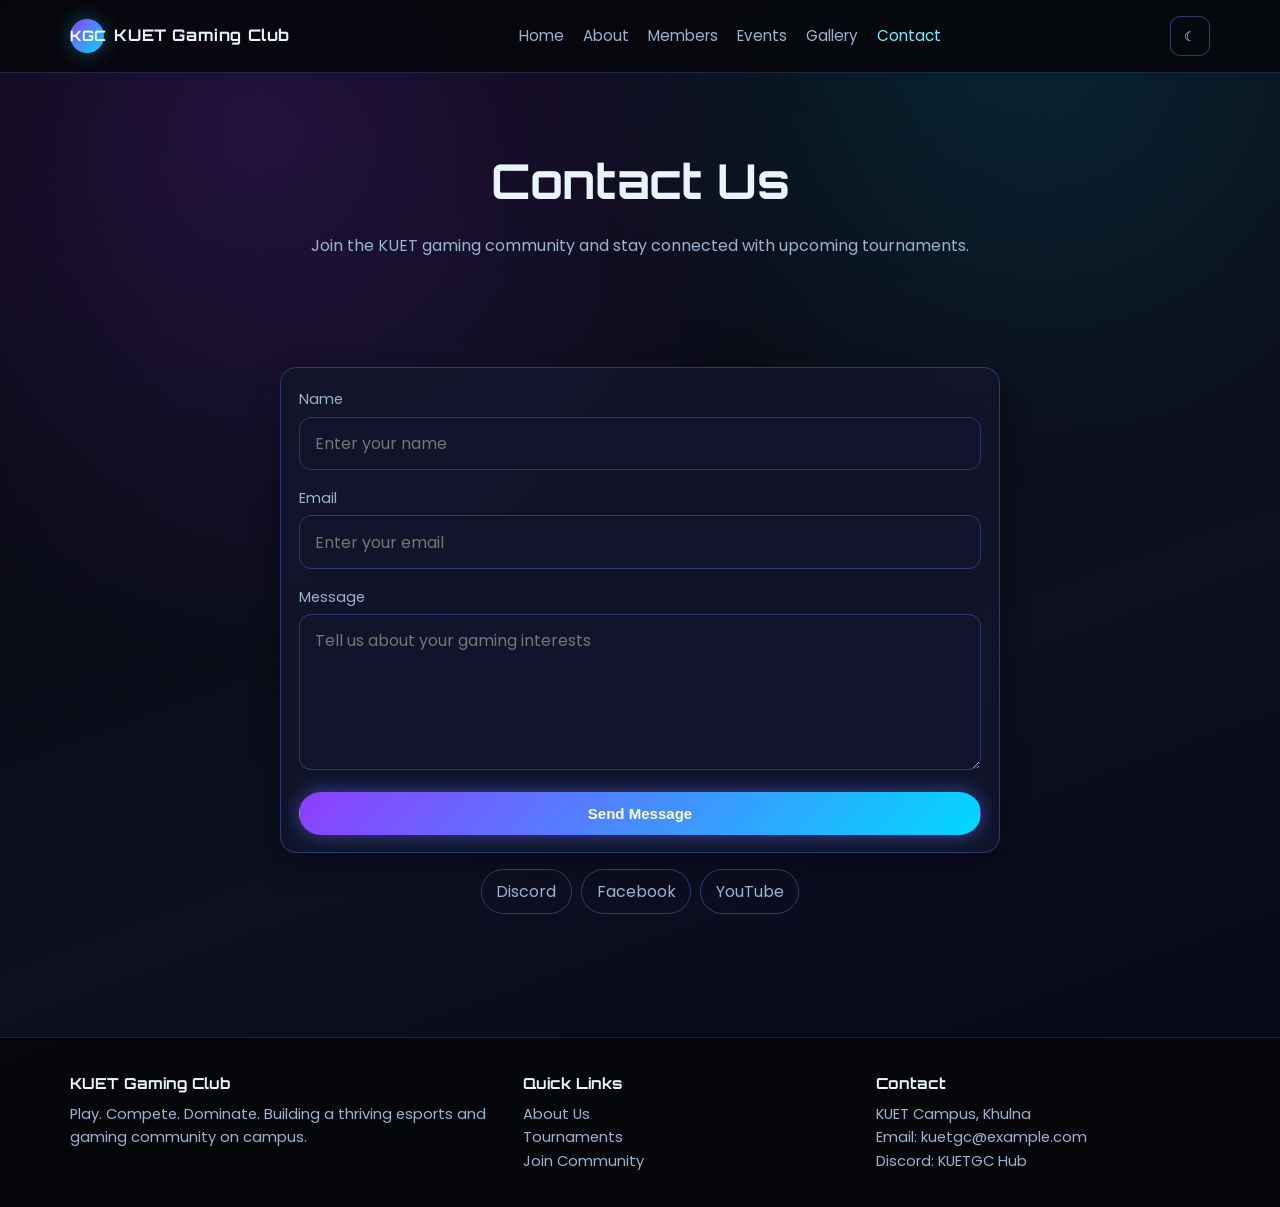
==== contact.html @ bb63f586 "gaming website created" ====
<!DOCTYPE html>
<html lang="en">
  <head>
    <meta charset="UTF-8" />
    <meta name="viewport" content="width=device-width, initial-scale=1.0" />
    <title>KUET Gaming Club | Contact</title>
    <link rel="stylesheet" href="css/style.css" />
  </head>
  <body data-theme="dark" data-page="contact">
    <div id="site-header"></div>

    <main>
      <section class="page-hero container">
        <h1 class="reveal">Contact Us</h1>
        <p class="reveal">Join the KUET gaming community and stay connected with upcoming tournaments.</p>
      </section>

      <section class="section">
        <div class="container">
          <form id="contact-form" class="form card reveal" novalidate>
            <div>
              <label for="name">Name</label>
              <input class="input" id="name" name="name" type="text" placeholder="Enter your name" />
              <small class="error"></small>
            </div>
            <div>
              <label for="email">Email</label>
              <input class="input" id="email" name="email" type="email" placeholder="Enter your email" />
              <small class="error"></small>
            </div>
            <div>
              <label for="message">Message</label>
              <textarea class="input" id="message" name="message" rows="5" placeholder="Tell us about your gaming interests"></textarea>
              <small class="error"></small>
            </div>
            <button class="btn btn-primary neon" type="submit">Send Message</button>
            <p id="form-success" class="form-success">Thanks for reaching out. We will contact you soon.</p>
          </form>

          <div class="socials reveal">
            <a class="social-link" href="#" aria-label="Discord">Discord</a>
            <a class="social-link" href="#" aria-label="Facebook">Facebook</a>
            <a class="social-link" href="#" aria-label="YouTube">YouTube</a>
          </div>
        </div>
      </section>
    </main>

    <div id="site-footer"></div>

    <script src="js/components.js"></script>
    <script src="js/main.js"></script>
    <script src="js/contact.js"></script>
  </body>
</html>
---- css/style.css ----
@import url('https://fonts.googleapis.com/css2?family=Orbitron:wght@500;700;800&family=Poppins:wght@300;400;500;600;700&display=swap');

:root {
  --bg: #050508;
  --bg-soft: #0d1020;
  --surface: #12152b;
  --surface-alt: #1a1f3f;
  --text: #eaf4ff;
  --text-muted: #9bb2cf;
  --primary: #8f3dff;
  --primary-soft: #b987ff;
  --accent: #00d9ff;
  --accent-soft: #76edff;
  --danger: #ff5d7e;
  --border: #2d3b72;
  --glow: 0 0 20px rgba(0, 217, 255, 0.35);
  --radius: 16px;
  --shadow: 0 12px 28px rgba(0, 0, 0, 0.35);
}

body[data-theme='light'] {
  --bg: #edf3ff;
  --bg-soft: #dfe8ff;
  --surface: #ffffff;
  --surface-alt: #edf2ff;
  --text: #111831;
  --text-muted: #496082;
  --primary: #5f29d8;
  --primary-soft: #7e4de5;
  --accent: #0078cc;
  --accent-soft: #2d9de8;
  --border: #c8d6ff;
  --shadow: 0 10px 25px rgba(20, 48, 104, 0.12);
}

* {
  box-sizing: border-box;
  margin: 0;
  padding: 0;
}

html {
  scroll-behavior: smooth;
}

body {
  font-family: 'Poppins', sans-serif;
  background:
    radial-gradient(circle at 20% 10%, rgba(143, 61, 255, 0.2), transparent 36%),
    radial-gradient(circle at 80% 0%, rgba(0, 217, 255, 0.14), transparent 30%),
    linear-gradient(160deg, var(--bg), var(--bg-soft) 60%, #040617 100%);
  color: var(--text);
  min-height: 100vh;
  line-height: 1.6;
}

a {
  color: inherit;
  text-decoration: none;
}

img {
  width: 100%;
  display: block;
}

.container {
  width: min(1140px, 92%);
  margin: 0 auto;
}

.section {
  padding: 4.5rem 0;
}

.section-title {
  font-family: 'Orbitron', sans-serif;
  font-size: clamp(1.5rem, 2.8vw, 2.3rem);
  letter-spacing: 1px;
  margin-bottom: 1rem;
}

.section-copy {
  color: var(--text-muted);
  max-width: 700px;
}

.site-header {
  position: sticky;
  top: 0;
  z-index: 120;
  backdrop-filter: blur(10px);
  background: color-mix(in srgb, var(--bg) 82%, transparent);
  border-bottom: 1px solid color-mix(in srgb, var(--border) 60%, transparent);
}

.nav {
  display: flex;
  align-items: center;
  justify-content: space-between;
  min-height: 72px;
  gap: 1rem;
}

.brand {
  display: flex;
  align-items: center;
  gap: 0.65rem;
  font-family: 'Orbitron', sans-serif;
  font-weight: 700;
  letter-spacing: 0.6px;
}

.brand-logo {
  width: 34px;
  height: 34px;
  border-radius: 50%;
  display: grid;
  place-items: center;
  color: #fff;
  background: linear-gradient(135deg, var(--primary), var(--accent));
  box-shadow: var(--glow);
  font-size: 0.9rem;
}

.nav-links {
  display: flex;
  list-style: none;
  align-items: center;
  gap: 1.2rem;
}

.nav-link {
  color: var(--text-muted);
  font-size: 0.95rem;
  transition: color 0.25s ease;
}

.nav-link:hover,
.nav-link.active {
  color: var(--accent-soft);
}

.nav-controls {
  display: flex;
  align-items: center;
  gap: 0.7rem;
}

.theme-btn,
.menu-btn {
  border: 1px solid var(--border);
  background: transparent;
  color: var(--text);
  border-radius: 10px;
  width: 40px;
  height: 40px;
  display: grid;
  place-items: center;
  cursor: pointer;
  transition: transform 0.25s ease, border-color 0.25s ease;
}

.theme-btn:hover,
.menu-btn:hover {
  transform: translateY(-1px);
  border-color: var(--accent);
}

.menu-btn {
  display: none;
}

.btn {
  display: inline-flex;
  align-items: center;
  justify-content: center;
  gap: 0.45rem;
  border-radius: 999px;
  padding: 0.72rem 1.3rem;
  border: 1px solid var(--border);
  font-size: 0.94rem;
  font-weight: 600;
  cursor: pointer;
  transition: transform 0.3s ease, box-shadow 0.3s ease, background 0.3s ease;
}

.btn:hover {
  transform: translateY(-2px);
}

.btn-primary {
  background: linear-gradient(135deg, var(--primary), var(--accent));
  color: white;
  box-shadow: var(--glow);
  border-color: transparent;
}

.btn-secondary {
  background: color-mix(in srgb, var(--surface) 85%, transparent);
  color: var(--text);
}

.neon {
  box-shadow: 0 0 16px rgba(143, 61, 255, 0.4), 0 0 26px rgba(0, 217, 255, 0.18);
}

.hero {
  padding: 5.8rem 0 3rem;
}

.hero-grid {
  display: grid;
  grid-template-columns: 1.06fr 0.94fr;
  align-items: center;
  gap: 2rem;
}

.eyebrow {
  color: var(--accent-soft);
  text-transform: uppercase;
  letter-spacing: 1.2px;
  font-size: 0.82rem;
  margin-bottom: 0.5rem;
}

.hero h1 {
  font-family: 'Orbitron', sans-serif;
  font-size: clamp(2rem, 4.8vw, 3.6rem);
  line-height: 1.1;
  margin-bottom: 1rem;
}

.hero p {
  color: var(--text-muted);
  max-width: 60ch;
  margin-bottom: 1.35rem;
}

.hero-cta {
  display: flex;
  flex-wrap: wrap;
  gap: 0.85rem;
}

.slider {
  position: relative;
  border-radius: var(--radius);
  overflow: hidden;
  min-height: 320px;
  box-shadow: var(--shadow);
  border: 1px solid var(--border);
}

.slide {
  position: absolute;
  inset: 0;
  opacity: 0;
  transition: opacity 0.7s ease;
  background-size: cover;
  background-position: center;
}

.slide::after {
  content: '';
  position: absolute;
  inset: 0;
  background: linear-gradient(180deg, rgba(6, 10, 26, 0.1), rgba(6, 10, 26, 0.75));
}

.slide.active {
  opacity: 1;
}

.slide-content {
  position: absolute;
  z-index: 2;
  left: 1.2rem;
  right: 1.2rem;
  bottom: 1.2rem;
}

.slide-content h3 {
  font-family: 'Orbitron', sans-serif;
  margin-bottom: 0.2rem;
}

.slide-content p {
  font-size: 0.9rem;
  color: #d8edff;
}

.slider-controls {
  position: absolute;
  top: 1rem;
  right: 1rem;
  display: flex;
  gap: 0.45rem;
  z-index: 3;
}

.slider-controls button {
  width: 34px;
  height: 34px;
  border-radius: 50%;
  border: 1px solid rgba(255, 255, 255, 0.5);
  color: white;
  background: rgba(0, 0, 0, 0.35);
  cursor: pointer;
}

.cards {
  display: grid;
  gap: 1rem;
  grid-template-columns: repeat(3, minmax(0, 1fr));
}

.card {
  background: color-mix(in srgb, var(--surface) 92%, transparent);
  border: 1px solid var(--border);
  border-radius: var(--radius);
  padding: 1.1rem;
  box-shadow: var(--shadow);
  transition: transform 0.25s ease, border-color 0.25s ease;
}

.card:hover {
  transform: translateY(-5px);
  border-color: var(--accent);
}

.game-icon {
  width: 60px;
  margin-bottom: 0.85rem;
}

.card h3 {
  margin-bottom: 0.35rem;
  font-family: 'Orbitron', sans-serif;
  font-size: 1.05rem;
}

.card p {
  color: var(--text-muted);
  font-size: 0.93rem;
}

.stats {
  display: grid;
  gap: 1rem;
  margin-top: 2rem;
  grid-template-columns: repeat(3, minmax(0, 1fr));
}

.stat {
  border-radius: var(--radius);
  border: 1px solid var(--border);
  background: color-mix(in srgb, var(--surface-alt) 92%, transparent);
  padding: 1rem;
  text-align: center;
}

.stat-value {
  font-family: 'Orbitron', sans-serif;
  font-size: clamp(1.6rem, 3vw, 2.5rem);
  color: var(--accent-soft);
}

.stat-label {
  font-size: 0.9rem;
  color: var(--text-muted);
}

.page-hero {
  padding: 4.4rem 0 2.3rem;
  text-align: center;
}

.page-hero h1 {
  font-size: clamp(1.9rem, 4vw, 3rem);
  font-family: 'Orbitron', sans-serif;
}

.page-hero p {
  max-width: 720px;
  margin: 0.8rem auto 0;
  color: var(--text-muted);
}

.member-card {
  overflow: hidden;
}

.member-media {
  border-radius: 12px;
  overflow: hidden;
  margin-bottom: 0.8rem;
}

.member-role {
  color: var(--accent-soft);
  font-size: 0.88rem;
}

.filter-bar {
  display: flex;
  flex-wrap: wrap;
  gap: 0.6rem;
  margin-bottom: 1rem;
}

.filter-btn {
  border-radius: 999px;
  border: 1px solid var(--border);
  background: transparent;
  color: var(--text);
  padding: 0.45rem 0.95rem;
  cursor: pointer;
}

.filter-btn.active,
.filter-btn:hover {
  border-color: var(--accent);
  box-shadow: var(--glow);
}

.event-card h4 {
  font-family: 'Orbitron', sans-serif;
}

.event-meta {
  color: var(--accent-soft);
  font-size: 0.88rem;
  margin: 0.35rem 0;
}

.gallery-grid {
  display: grid;
  grid-template-columns: repeat(4, minmax(0, 1fr));
  gap: 0.85rem;
}

.gallery-item {
  overflow: hidden;
  border-radius: 12px;
  border: 1px solid var(--border);
}

.gallery-item img {
  aspect-ratio: 4 / 3;
  object-fit: cover;
  transition: transform 0.45s ease;
}

.gallery-item:hover img {
  transform: scale(1.09);
}

.form {
  max-width: 720px;
  margin: 0 auto;
  display: grid;
  gap: 0.9rem;
}

.form label {
  display: inline-block;
  margin-bottom: 0.35rem;
  font-size: 0.9rem;
  color: var(--text-muted);
}

.input {
  width: 100%;
  border-radius: 12px;
  border: 1px solid var(--border);
  background: color-mix(in srgb, var(--surface) 94%, transparent);
  color: var(--text);
  padding: 0.82rem 0.95rem;
  font: inherit;
}

.input:focus {
  outline: 2px solid color-mix(in srgb, var(--accent) 55%, transparent);
  border-color: var(--accent);
}

.error {
  color: var(--danger);
  font-size: 0.84rem;
  display: none;
}

.form-success {
  display: none;
  border: 1px solid color-mix(in srgb, var(--accent) 60%, transparent);
  background: color-mix(in srgb, var(--accent) 15%, transparent);
  padding: 0.7rem 0.95rem;
  border-radius: 10px;
}

.socials {
  display: flex;
  gap: 0.6rem;
  justify-content: center;
  margin-top: 1rem;
}

.social-link {
  border: 1px solid var(--border);
  padding: 0.55rem 0.9rem;
  border-radius: 999px;
  color: var(--text-muted);
  transition: border-color 0.25s ease, color 0.25s ease;
}

.social-link:hover {
  color: var(--accent-soft);
  border-color: var(--accent);
}

.footer {
  margin-top: 3.2rem;
  border-top: 1px solid color-mix(in srgb, var(--border) 55%, transparent);
  background: color-mix(in srgb, var(--bg) 86%, transparent);
}

.footer-grid {
  padding: 2.1rem 0;
  display: grid;
  gap: 1.2rem;
  grid-template-columns: 1.3fr 1fr 1fr;
}

.footer p,
.footer a {
  color: var(--text-muted);
  font-size: 0.92rem;
}

.footer h4 {
  margin-bottom: 0.4rem;
  font-family: 'Orbitron', sans-serif;
  font-size: 0.95rem;
}

.reveal {
  opacity: 0;
  transform: translateY(18px);
}

.reveal.visible {
  opacity: 1;
  transform: none;
  transition: opacity 0.5s ease, transform 0.5s ease;
}

@keyframes fadeUp {
  from {
    opacity: 0;
    transform: translateY(16px);
  }
  to {
    opacity: 1;
    transform: translateY(0);
  }
}

@media (max-width: 960px) {
  .hero-grid,
  .cards,
  .stats,
  .gallery-grid,
  .footer-grid {
    grid-template-columns: repeat(2, minmax(0, 1fr));
  }

  .hero-grid {
    align-items: stretch;
  }
}

@media (max-width: 760px) {
  .menu-btn {
    display: grid;
  }

  .nav-links {
    position: absolute;
    top: 72px;
    left: 0;
    right: 0;
    flex-direction: column;
    align-items: flex-start;
    gap: 0;
    background: color-mix(in srgb, var(--bg-soft) 94%, transparent);
    border-bottom: 1px solid var(--border);
    transform: translateY(-120%);
    transition: transform 0.35s ease;
    padding: 0.5rem 4%;
  }

  .nav-links.open {
    transform: translateY(0);
  }

  .nav-links li {
    width: 100%;
  }

  .nav-link {
    display: block;
    padding: 0.8rem 0;
  }

  .hero-grid,
  .cards,
  .stats,
  .gallery-grid,
  .footer-grid {
    grid-template-columns: 1fr;
  }

  .section {
    padding: 3.7rem 0;
  }

  .slider {
    min-height: 280px;
  }
}
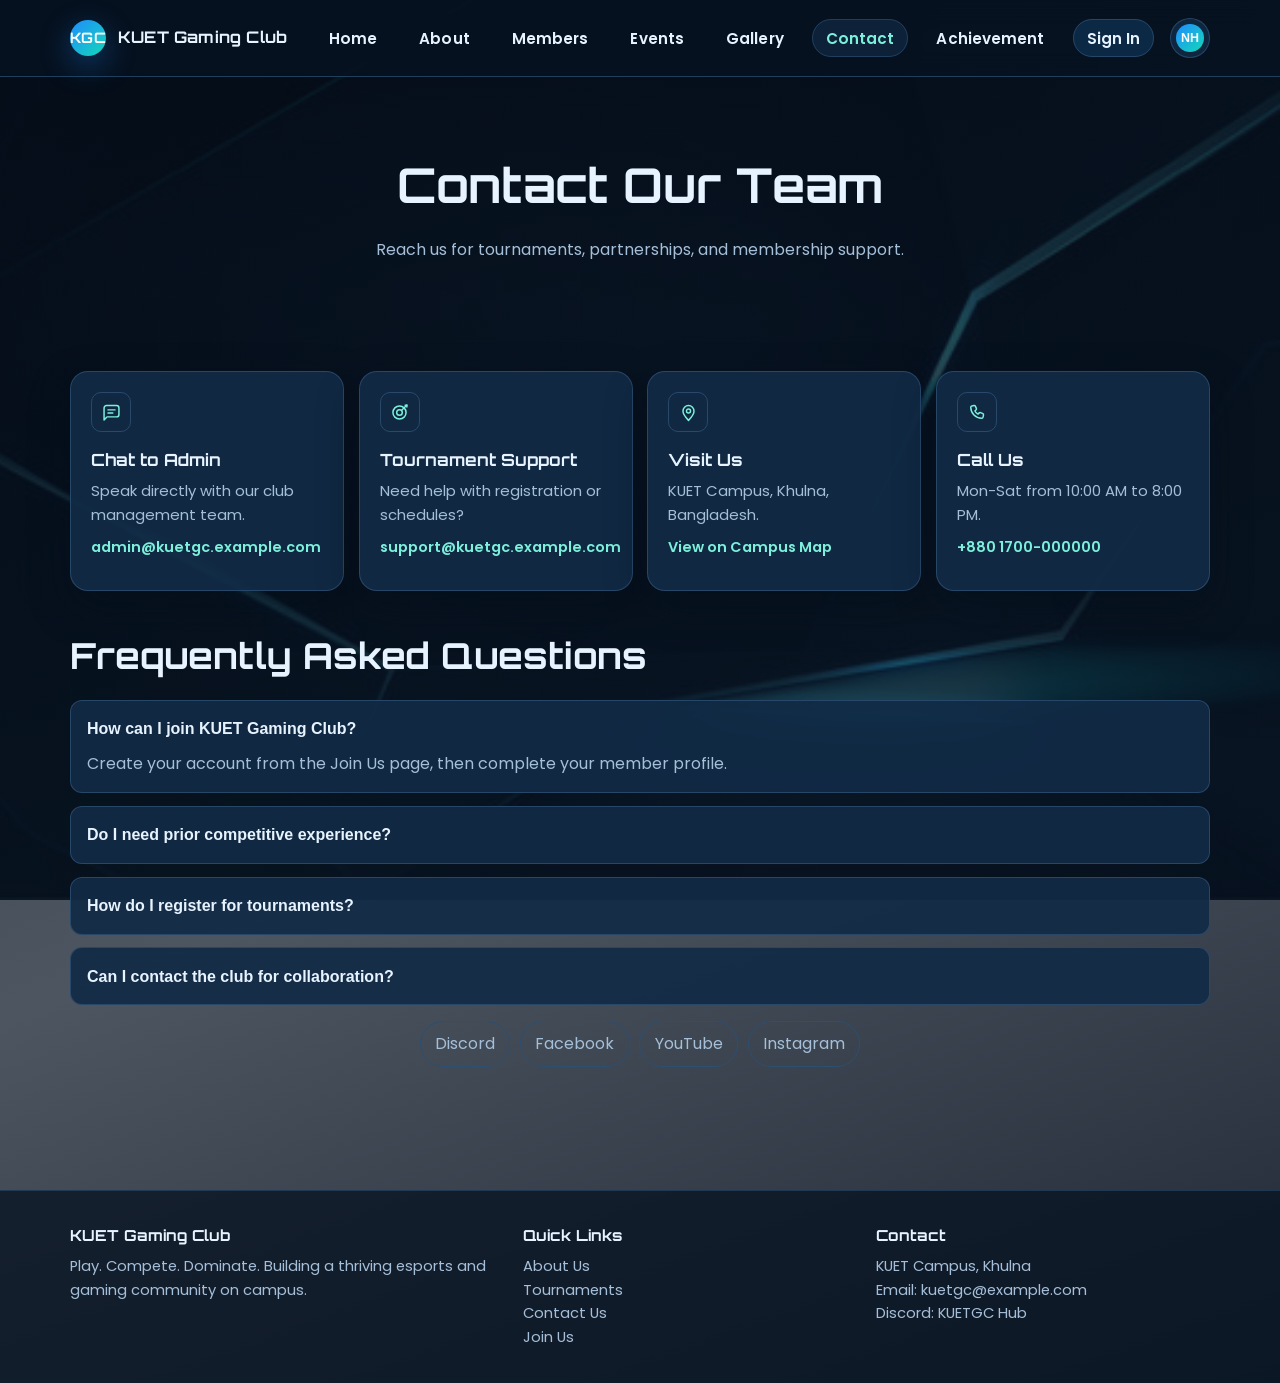
==== commit 22962403: "join us upgraded" ====
--- a/contact.html
+++ b/contact.html
@@ -11,36 +11,88 @@
 
     <main>
       <section class="page-hero container">
-        <h1 class="reveal">Contact Us</h1>
-        <p class="reveal">Join the KUET gaming community and stay connected with upcoming tournaments.</p>
+        <h1 class="reveal">Contact Our Team</h1>
+        <p class="reveal">Reach us for tournaments, partnerships, and membership support.</p>
       </section>
 
       <section class="section">
         <div class="container">
-          <form id="contact-form" class="form card reveal" novalidate>
-            <div>
-              <label for="name">Name</label>
-              <input class="input" id="name" name="name" type="text" placeholder="Enter your name" />
-              <small class="error"></small>
+          <div class="contact-grid">
+            <article class="card contact-card reveal">
+              <div class="contact-icon" aria-hidden="true">
+                <svg viewBox="0 0 24 24" fill="none" xmlns="http://www.w3.org/2000/svg">
+                  <path d="M6.2 17.8L3.5 20.5V6.8C3.5 5.25 4.75 4 6.3 4H17.7C19.25 4 20.5 5.25 20.5 6.8V14.2C20.5 15.75 19.25 17 17.7 17H7.4C6.96 17 6.53 17.18 6.2 17.5" stroke="currentColor" stroke-width="1.7" stroke-linecap="round" stroke-linejoin="round"/>
+                  <path d="M8 9H16" stroke="currentColor" stroke-width="1.7" stroke-linecap="round"/>
+                  <path d="M8 12.5H13.5" stroke="currentColor" stroke-width="1.7" stroke-linecap="round"/>
+                </svg>
+              </div>
+              <h3>Chat to Admin</h3>
+              <p>Speak directly with our club management team.</p>
+              <a href="mailto:admin@kuetgc.example.com">admin@kuetgc.example.com</a>
+            </article>
+            <article class="card contact-card reveal">
+              <div class="contact-icon" aria-hidden="true">
+                <svg viewBox="0 0 24 24" fill="none" xmlns="http://www.w3.org/2000/svg">
+                  <circle cx="12" cy="12" r="7.5" stroke="currentColor" stroke-width="1.7"/>
+                  <circle cx="12" cy="12" r="3.2" stroke="currentColor" stroke-width="1.7"/>
+                  <path d="M14.5 9.5L20.5 3.5" stroke="currentColor" stroke-width="1.7" stroke-linecap="round"/>
+                  <path d="M18.4 3.6H20.4V5.6" stroke="currentColor" stroke-width="1.7" stroke-linecap="round" stroke-linejoin="round"/>
+                </svg>
+              </div>
+              <h3>Tournament Support</h3>
+              <p>Need help with registration or schedules?</p>
+              <a href="mailto:support@kuetgc.example.com">support@kuetgc.example.com</a>
+            </article>
+            <article class="card contact-card reveal">
+              <div class="contact-icon" aria-hidden="true">
+                <svg viewBox="0 0 24 24" fill="none" xmlns="http://www.w3.org/2000/svg">
+                  <path d="M12 21C15.8 16.9 18.3 13.9 18.3 10.5C18.3 6.9 15.6 4 12 4C8.4 4 5.7 6.9 5.7 10.5C5.7 13.9 8.2 16.9 12 21Z" stroke="currentColor" stroke-width="1.7" stroke-linejoin="round"/>
+                  <circle cx="12" cy="10.3" r="2.3" stroke="currentColor" stroke-width="1.7"/>
+                </svg>
+              </div>
+              <h3>Visit Us</h3>
+              <p>KUET Campus, Khulna, Bangladesh.</p>
+              <a href="#">View on Campus Map</a>
+            </article>
+            <article class="card contact-card reveal">
+              <div class="contact-icon" aria-hidden="true">
+                <svg viewBox="0 0 24 24" fill="none" xmlns="http://www.w3.org/2000/svg">
+                  <path d="M6.7 4.5L9.2 4C9.8 3.88 10.4 4.18 10.66 4.74L11.85 7.35C12.08 7.86 11.98 8.46 11.58 8.87L10.16 10.31C11 11.93 12.08 13 13.7 13.84L15.13 12.42C15.54 12.01 16.14 11.91 16.65 12.14L19.26 13.33C19.82 13.59 20.12 14.2 20 14.8L19.5 17.3C19.35 18.05 18.69 18.6 17.93 18.58C10.88 18.41 5.59 13.12 5.42 6.07C5.4 5.31 5.95 4.65 6.7 4.5Z" stroke="currentColor" stroke-width="1.7" stroke-linecap="round" stroke-linejoin="round"/>
+                </svg>
+              </div>
+              <h3>Call Us</h3>
+              <p>Mon-Sat from 10:00 AM to 8:00 PM.</p>
+              <a href="tel:+8801700000000">+880 1700-000000</a>
+            </article>
+          </div>
+
+          <section class="faq-block reveal" aria-labelledby="faq-title">
+            <h2 id="faq-title" class="section-title">Frequently Asked Questions</h2>
+            <div class="faq-list">
+              <details class="faq-item" open>
+                <summary>How can I join KUET Gaming Club?</summary>
+                <p>Create your account from the Join Us page, then complete your member profile.</p>
+              </details>
+              <details class="faq-item">
+                <summary>Do I need prior competitive experience?</summary>
+                <p>No. We support beginners, intermediate players, and competitive teams.</p>
+              </details>
+              <details class="faq-item">
+                <summary>How do I register for tournaments?</summary>
+                <p>Go to Events, pick a tournament, and follow the registration instructions.</p>
+              </details>
+              <details class="faq-item">
+                <summary>Can I contact the club for collaboration?</summary>
+                <p>Yes, send collaboration requests to admin@kuetgc.example.com with details.</p>
+              </details>
             </div>
-            <div>
-              <label for="email">Email</label>
-              <input class="input" id="email" name="email" type="email" placeholder="Enter your email" />
-              <small class="error"></small>
-            </div>
-            <div>
-              <label for="message">Message</label>
-              <textarea class="input" id="message" name="message" rows="5" placeholder="Tell us about your gaming interests"></textarea>
-              <small class="error"></small>
-            </div>
-            <button class="btn btn-primary neon" type="submit">Send Message</button>
-            <p id="form-success" class="form-success">Thanks for reaching out. We will contact you soon.</p>
-          </form>
+          </section>
 
           <div class="socials reveal">
             <a class="social-link" href="#" aria-label="Discord">Discord</a>
             <a class="social-link" href="#" aria-label="Facebook">Facebook</a>
             <a class="social-link" href="#" aria-label="YouTube">YouTube</a>
+            <a class="social-link" href="#" aria-label="Instagram">Instagram</a>
           </div>
         </div>
       </section>
@@ -50,6 +102,5 @@
 
     <script src="js/components.js"></script>
     <script src="js/main.js"></script>
-    <script src="js/contact.js"></script>
   </body>
 </html>
--- a/css/style.css
+++ b/css/style.css
@@ -1,36 +1,21 @@
 @import url('https://fonts.googleapis.com/css2?family=Orbitron:wght@500;700;800&family=Poppins:wght@300;400;500;600;700&display=swap');
 
 :root {
-  --bg: #050508;
-  --bg-soft: #0d1020;
-  --surface: #12152b;
-  --surface-alt: #1a1f3f;
-  --text: #eaf4ff;
-  --text-muted: #9bb2cf;
-  --primary: #8f3dff;
-  --primary-soft: #b987ff;
-  --accent: #00d9ff;
-  --accent-soft: #76edff;
-  --danger: #ff5d7e;
-  --border: #2d3b72;
-  --glow: 0 0 20px rgba(0, 217, 255, 0.35);
-  --radius: 16px;
-  --shadow: 0 12px 28px rgba(0, 0, 0, 0.35);
-}
-
-body[data-theme='light'] {
-  --bg: #edf3ff;
-  --bg-soft: #dfe8ff;
-  --surface: #ffffff;
-  --surface-alt: #edf2ff;
-  --text: #111831;
-  --text-muted: #496082;
-  --primary: #5f29d8;
-  --primary-soft: #7e4de5;
-  --accent: #0078cc;
-  --accent-soft: #2d9de8;
-  --border: #c8d6ff;
-  --shadow: 0 10px 25px rgba(20, 48, 104, 0.12);
+  --bg: #081423;
+  --bg-soft: #0d2238;
+  --surface: #122b46;
+  --surface-alt: #0f3558;
+  --text: #e7f4ff;
+  --text-muted: #a6bfd8;
+  --primary: #1f8cff;
+  --primary-soft: #63adff;
+  --accent: #13d8b8;
+  --accent-soft: #7cf0db;
+  --danger: #ff6b79;
+  --border: #2d4f72;
+  --glow: 0 10px 30px rgba(31, 140, 255, 0.35);
+  --radius: 18px;
+  --shadow: 0 16px 40px rgba(2, 12, 24, 0.38);
 }
 
 * {
@@ -46,14 +31,25 @@
 body {
   font-family: 'Poppins', sans-serif;
   background:
-    radial-gradient(circle at 20% 10%, rgba(143, 61, 255, 0.2), transparent 36%),
-    radial-gradient(circle at 80% 0%, rgba(0, 217, 255, 0.14), transparent 30%),
-    linear-gradient(160deg, var(--bg), var(--bg-soft) 60%, #040617 100%);
+    linear-gradient(160deg, rgba(4, 12, 24, 0.84), rgba(8, 20, 35, 0.72) 55%, rgba(6, 16, 30, 0.9)),
+    url('../assets/images/bg.jpg') center center / cover no-repeat fixed;
   color: var(--text);
   min-height: 100vh;
   line-height: 1.6;
 }
 
+body::before {
+  content: '';
+  position: fixed;
+  inset: 0;
+  pointer-events: none;
+  background-image: linear-gradient(rgba(255, 255, 255, 0.03) 1px, transparent 1px),
+    linear-gradient(90deg, rgba(255, 255, 255, 0.03) 1px, transparent 1px);
+  background-size: 34px 34px;
+  opacity: 0.22;
+  z-index: -1;
+}
+
 a {
   color: inherit;
   text-decoration: none;
@@ -76,7 +72,7 @@
 .section-title {
   font-family: 'Orbitron', sans-serif;
   font-size: clamp(1.5rem, 2.8vw, 2.3rem);
-  letter-spacing: 1px;
+  letter-spacing: 0.2px;
   margin-bottom: 1rem;
 }
 
@@ -89,31 +85,31 @@
   position: sticky;
   top: 0;
   z-index: 120;
-  backdrop-filter: blur(10px);
-  background: color-mix(in srgb, var(--bg) 82%, transparent);
-  border-bottom: 1px solid color-mix(in srgb, var(--border) 60%, transparent);
+  backdrop-filter: blur(14px);
+  background: color-mix(in srgb, var(--bg) 74%, transparent);
+  border-bottom: 1px solid color-mix(in srgb, var(--border) 72%, transparent);
 }
 
 .nav {
   display: flex;
   align-items: center;
-  justify-content: space-between;
-  min-height: 72px;
+  justify-content: flex-start;
+  min-height: 76px;
   gap: 1rem;
 }
 
 .brand {
   display: flex;
   align-items: center;
-  gap: 0.65rem;
+  gap: 0.75rem;
   font-family: 'Orbitron', sans-serif;
   font-weight: 700;
-  letter-spacing: 0.6px;
+  letter-spacing: 0.2px;
 }
 
 .brand-logo {
-  width: 34px;
-  height: 34px;
+  width: 36px;
+  height: 36px;
   border-radius: 50%;
   display: grid;
   place-items: center;
@@ -127,32 +123,62 @@
   display: flex;
   list-style: none;
   align-items: center;
-  gap: 1.2rem;
+  gap: 0.9rem;
+  margin-left: auto;
 }
 
 .nav-link {
-  color: var(--text-muted);
+  color: var(--text);
   font-size: 0.95rem;
-  transition: color 0.25s ease;
+  font-weight: 600;
+  letter-spacing: 0.1px;
+  border-radius: 999px;
+  padding: 0.48rem 0.8rem;
+  border: 1px solid transparent;
+  transition: color 0.25s ease, border-color 0.25s ease, background 0.25s ease;
 }
 
 .nav-link:hover,
 .nav-link.active {
   color: var(--accent-soft);
+  background: color-mix(in srgb, var(--surface) 65%, transparent);
+  border-color: color-mix(in srgb, var(--border) 65%, transparent);
+}
+
+.nav-auth-link {
+  border-color: color-mix(in srgb, var(--border) 78%, transparent);
+  background: color-mix(in srgb, var(--surface-alt) 65%, transparent);
+}
+
+.nav-auth-primary {
+  background: linear-gradient(135deg, var(--primary), var(--accent));
+  color: #fff;
+  border-color: transparent;
+  box-shadow: 0 8px 18px rgba(10, 88, 171, 0.35);
+}
+
+.nav-auth-primary:hover,
+.nav-auth-primary.active {
+  color: #fff;
+  border-color: transparent;
+  background: linear-gradient(135deg, var(--primary-soft), var(--accent));
 }
 
 .nav-controls {
   display: flex;
   align-items: center;
-  gap: 0.7rem;
-}
-
-.theme-btn,
-.menu-btn {
-  border: 1px solid var(--border);
-  background: transparent;
-  color: var(--text);
-  border-radius: 10px;
+  gap: 0.55rem;
+  position: relative;
+}
+
+.profile-wrap {
+  position: relative;
+}
+
+.profile-btn {
+  border: 1px solid color-mix(in srgb, var(--border) 78%, transparent);
+  background: color-mix(in srgb, var(--surface) 84%, transparent);
+  border-radius: 999px;
   width: 40px;
   height: 40px;
   display: grid;
@@ -161,7 +187,81 @@
   transition: transform 0.25s ease, border-color 0.25s ease;
 }
 
-.theme-btn:hover,
+.profile-btn:hover {
+  transform: translateY(-1px);
+  border-color: var(--accent);
+}
+
+.profile-sticker,
+.profile-avatar {
+  width: 28px;
+  height: 28px;
+  border-radius: 50%;
+  display: grid;
+  place-items: center;
+  font-weight: 800;
+  font-size: 0.78rem;
+  color: #fff;
+  background: linear-gradient(135deg, var(--primary), var(--accent));
+}
+
+.profile-menu {
+  position: absolute;
+  right: 0;
+  top: calc(100% + 0.5rem);
+  width: 260px;
+  padding: 0.9rem;
+  border-radius: 14px;
+  border: 1px solid color-mix(in srgb, var(--border) 78%, transparent);
+  background: color-mix(in srgb, var(--surface) 94%, transparent);
+  box-shadow: var(--shadow);
+  z-index: 140;
+}
+
+.profile-head {
+  display: flex;
+  align-items: center;
+  gap: 0.7rem;
+  margin-bottom: 0.65rem;
+}
+
+.profile-head h4 {
+  font-family: 'Orbitron', sans-serif;
+  font-size: 0.84rem;
+  margin-bottom: 0.15rem;
+}
+
+.profile-head p {
+  color: var(--text-muted);
+  font-size: 0.8rem;
+}
+
+.profile-menu a {
+  display: block;
+  border-radius: 10px;
+  padding: 0.52rem 0.65rem;
+  color: var(--text-muted);
+  font-size: 0.9rem;
+}
+
+.profile-menu a:hover {
+  color: var(--accent-soft);
+  background: color-mix(in srgb, var(--surface-alt) 70%, transparent);
+}
+
+.menu-btn {
+  border: 1px solid var(--border);
+  background: color-mix(in srgb, var(--surface) 84%, transparent);
+  color: var(--text);
+  border-radius: 12px;
+  width: 40px;
+  height: 40px;
+  display: grid;
+  place-items: center;
+  cursor: pointer;
+  transition: transform 0.25s ease, border-color 0.25s ease, background 0.25s ease;
+}
+
 .menu-btn:hover {
   transform: translateY(-1px);
   border-color: var(--accent);
@@ -176,11 +276,11 @@
   align-items: center;
   justify-content: center;
   gap: 0.45rem;
-  border-radius: 999px;
+  border-radius: 12px;
   padding: 0.72rem 1.3rem;
   border: 1px solid var(--border);
   font-size: 0.94rem;
-  font-weight: 600;
+  font-weight: 700;
   cursor: pointer;
   transition: transform 0.3s ease, box-shadow 0.3s ease, background 0.3s ease;
 }
@@ -197,12 +297,12 @@
 }
 
 .btn-secondary {
-  background: color-mix(in srgb, var(--surface) 85%, transparent);
+  background: color-mix(in srgb, var(--surface-alt) 84%, transparent);
   color: var(--text);
 }
 
 .neon {
-  box-shadow: 0 0 16px rgba(143, 61, 255, 0.4), 0 0 26px rgba(0, 217, 255, 0.18);
+  box-shadow: 0 10px 24px rgba(8, 47, 90, 0.42), 0 0 0 1px rgba(19, 216, 184, 0.2) inset;
 }
 
 .hero {
@@ -249,7 +349,7 @@
   overflow: hidden;
   min-height: 320px;
   box-shadow: var(--shadow);
-  border: 1px solid var(--border);
+  border: 1px solid color-mix(in srgb, var(--border) 78%, transparent);
 }
 
 .slide {
@@ -317,15 +417,15 @@
 
 .card {
   background: color-mix(in srgb, var(--surface) 92%, transparent);
-  border: 1px solid var(--border);
+  border: 1px solid color-mix(in srgb, var(--border) 82%, transparent);
   border-radius: var(--radius);
-  padding: 1.1rem;
+  padding: 1.25rem;
   box-shadow: var(--shadow);
   transition: transform 0.25s ease, border-color 0.25s ease;
 }
 
 .card:hover {
-  transform: translateY(-5px);
+  transform: translateY(-6px);
   border-color: var(--accent);
 }
 
@@ -354,9 +454,9 @@
 
 .stat {
   border-radius: var(--radius);
-  border: 1px solid var(--border);
+  border: 1px solid color-mix(in srgb, var(--border) 80%, transparent);
   background: color-mix(in srgb, var(--surface-alt) 92%, transparent);
-  padding: 1rem;
+  padding: 1.2rem;
   text-align: center;
 }
 
@@ -389,12 +489,26 @@
 
 .member-card {
   overflow: hidden;
+  display: flex;
+  flex-direction: column;
 }
 
 .member-media {
   border-radius: 12px;
   overflow: hidden;
   margin-bottom: 0.8rem;
+  aspect-ratio: 4 / 3;
+}
+
+.member-media img {
+  width: 100%;
+  height: 100%;
+  object-fit: cover;
+  transition: transform 0.45s ease;
+}
+
+.member-card:hover .member-media img {
+  transform: scale(1.09);
 }
 
 .member-role {
@@ -410,12 +524,13 @@
 }
 
 .filter-btn {
-  border-radius: 999px;
+  border-radius: 11px;
   border: 1px solid var(--border);
-  background: transparent;
+  background: color-mix(in srgb, var(--surface-alt) 70%, transparent);
   color: var(--text);
   padding: 0.45rem 0.95rem;
   cursor: pointer;
+  font-weight: 600;
 }
 
 .filter-btn.active,
@@ -441,12 +556,14 @@
 }
 
 .gallery-item {
+  position: relative;
   overflow: hidden;
   border-radius: 12px;
   border: 1px solid var(--border);
 }
 
 .gallery-item img {
+  width: 100%;
   aspect-ratio: 4 / 3;
   object-fit: cover;
   transition: transform 0.45s ease;
@@ -454,6 +571,28 @@
 
 .gallery-item:hover img {
   transform: scale(1.09);
+}
+
+.gallery-item::after {
+  content: '';
+  position: absolute;
+  inset: 0;
+  background: linear-gradient(180deg, transparent 40%, rgba(3, 10, 20, 0.82) 100%);
+  pointer-events: none;
+}
+
+.gallery-caption {
+  position: absolute;
+  left: 0;
+  right: 0;
+  bottom: 0;
+  z-index: 1;
+  padding: 0.9rem 1rem;
+  color: #f3fbff;
+  font-size: 0.88rem;
+  font-weight: 700;
+  letter-spacing: 0.2px;
+  text-shadow: 0 2px 10px rgba(0, 0, 0, 0.45);
 }
 
 .form {
@@ -519,10 +658,76 @@
   border-color: var(--accent);
 }
 
+.contact-grid {
+  display: grid;
+  grid-template-columns: repeat(4, minmax(0, 1fr));
+  gap: 0.9rem;
+}
+
+.contact-card {
+  min-height: 220px;
+}
+
+.contact-icon {
+  width: 40px;
+  height: 40px;
+  display: grid;
+  place-items: center;
+  border-radius: 10px;
+  border: 1px solid color-mix(in srgb, var(--border) 85%, transparent);
+  margin-bottom: 0.9rem;
+  color: var(--accent-soft);
+}
+
+.contact-icon svg {
+  width: 21px;
+  height: 21px;
+}
+
+.contact-card a {
+  display: inline-block;
+  margin-top: 0.55rem;
+  font-size: 0.9rem;
+  color: var(--accent-soft);
+  font-weight: 600;
+}
+
+.faq-block {
+  margin-top: 2.2rem;
+}
+
+.faq-list {
+  display: grid;
+  gap: 0.8rem;
+}
+
+.faq-item {
+  border: 1px solid color-mix(in srgb, var(--border) 80%, transparent);
+  border-radius: 12px;
+  background: color-mix(in srgb, var(--surface) 92%, transparent);
+  padding: 0.95rem 1rem;
+}
+
+.faq-item summary {
+  cursor: pointer;
+  list-style: none;
+  font-weight: 700;
+  font-size: 1rem;
+}
+
+.faq-item summary::-webkit-details-marker {
+  display: none;
+}
+
+.faq-item p {
+  margin-top: 0.6rem;
+  color: var(--text-muted);
+}
+
 .footer {
   margin-top: 3.2rem;
   border-top: 1px solid color-mix(in srgb, var(--border) 55%, transparent);
-  background: color-mix(in srgb, var(--bg) 86%, transparent);
+  background: color-mix(in srgb, var(--bg) 78%, transparent);
 }
 
 .footer-grid {
@@ -542,6 +747,35 @@
   margin-bottom: 0.4rem;
   font-family: 'Orbitron', sans-serif;
   font-size: 0.95rem;
+}
+
+.auth-shell {
+  max-width: 540px;
+  margin: 0 auto;
+}
+
+.auth-card {
+  padding: 1.5rem;
+}
+
+.auth-card h2 {
+  font-family: 'Orbitron', sans-serif;
+  margin-bottom: 0.4rem;
+}
+
+.auth-card p {
+  color: var(--text-muted);
+  margin-bottom: 1rem;
+}
+
+.auth-helper {
+  margin-top: 0.9rem;
+  color: var(--text-muted);
+  font-size: 0.9rem;
+}
+
+.auth-helper a {
+  color: var(--accent-soft);
 }
 
 .reveal {
@@ -570,6 +804,7 @@
   .hero-grid,
   .cards,
   .stats,
+  .contact-grid,
   .gallery-grid,
   .footer-grid {
     grid-template-columns: repeat(2, minmax(0, 1fr));
@@ -587,17 +822,18 @@
 
   .nav-links {
     position: absolute;
-    top: 72px;
+    top: 76px;
     left: 0;
     right: 0;
     flex-direction: column;
     align-items: flex-start;
-    gap: 0;
-    background: color-mix(in srgb, var(--bg-soft) 94%, transparent);
+    gap: 0.2rem;
+    background: color-mix(in srgb, var(--bg-soft) 95%, transparent);
     border-bottom: 1px solid var(--border);
     transform: translateY(-120%);
     transition: transform 0.35s ease;
-    padding: 0.5rem 4%;
+    padding: 0.7rem 4% 1rem;
+    margin-left: 0;
   }
 
   .nav-links.open {
@@ -610,12 +846,22 @@
 
   .nav-link {
     display: block;
-    padding: 0.8rem 0;
+    padding: 0.7rem 0.85rem;
+    width: 100%;
+  }
+
+  .nav-auth-link {
+    margin-top: 0.35rem;
+  }
+
+  .profile-wrap {
+    order: 2;
   }
 
   .hero-grid,
   .cards,
   .stats,
+  .contact-grid,
   .gallery-grid,
   .footer-grid {
     grid-template-columns: 1fr;
